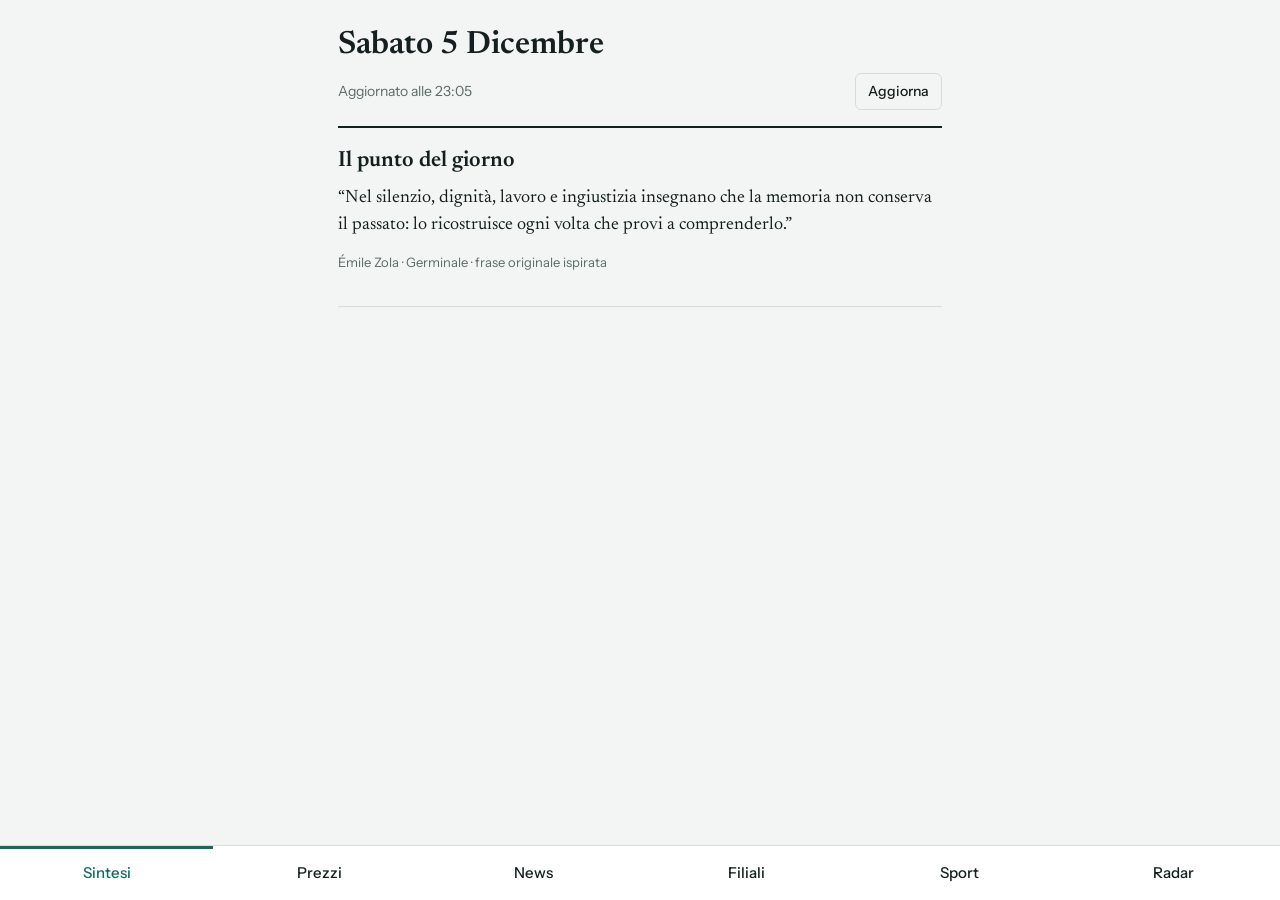
==== index.html @ 26d25130 "Add files via upload" ====
<!doctype html>
<html lang="it">
<head>
  <meta charset="utf-8">
  <meta name="viewport" content="width=device-width, initial-scale=1, viewport-fit=cover">
  <meta name="theme-color" content="#0f6b5c">
  <meta name="description" content="Briefing CFO personale e cockpit per le filiali">
  <title>Cockpit CFO</title>
  <link rel="manifest" href="manifest.webmanifest">
  <link rel="icon" href="favicon.png" type="image/png">
  <link rel="apple-touch-icon" href="icon-192.png">
  <link rel="preconnect" href="https://fonts.googleapis.com">
  <link rel="preconnect" href="https://fonts.gstatic.com" crossorigin>
  <link href="https://fonts.googleapis.com/css2?family=Instrument+Sans:wght@400;500;600&family=Newsreader:opsz,wght@6..72,400;6..72,600&display=swap" rel="stylesheet">
  <link rel="stylesheet" href="styles.css">
</head>
<body>
  <main class="wrap">
    <header>
      <h1 id="day"></h1>
      <div class="sub"><span id="stamp">Carico i dati…</span><button id="refresh" type="button">Aggiorna</button></div>
    </header>

    <div id="tab-sintesi" class="tabpanel">
      <section id="coach">
        <h2>Il punto del giorno</h2>
        <p class="stale" id="stale" hidden></p>
        <p class="sum" id="sumtext">Carico la frase del giorno…</p>
        <p class="mu" id="quote-meta"></p>
      </section>
    </div>

    <div id="tab-prezzi" class="tabpanel" hidden>
      <section>
        <h2>Esposizione cambi</h2>
        <p class="mu">Inserisci il cambio di budget e l’EBITDA YTD. Il cockpit mostra l’effetto della conversione rispetto alla media BCE da inizio anno. I dati restano su questo dispositivo.</p>
        <div id="fxcards"><p class="mu">Carico…</p></div>
        <h2 class="market-heading">Prezzi materie prime</h2>
        <p class="mu">Ultimo valore disponibile. Le fonti e le date sono indicate su ogni scheda.</p>
        <div id="marketcards"><p class="mu">Carico i prezzi…</p></div>
      </section>
    </div>

    <div id="tab-news" class="tabpanel" hidden>
      <div class="row section-head"><h2>Novità</h2><button id="readall" type="button">Segna tutto letto</button></div>
      <div class="chips" id="chips"></div>
      <div id="themes"></div>
    </div>

    <div id="tab-filiali" class="tabpanel" hidden>
      <section class="section-tight"><h2>Prepara la call</h2><div class="chips" id="fchips"></div></section>
      <div id="fbody"></div>
    </div>

    <div id="tab-sport" class="tabpanel" hidden>
      <section><h2>Sport</h2><p class="mu">Gli aggiornamenti sportivi selezionati per il briefing.</p><div id="sports"></div></section>
    </div>

    <div id="tab-radar" class="tabpanel" hidden>
      <section><h2>Da discutere</h2><ul id="saved"></ul></section>
    </div>
  </main>

  <nav class="tabs" role="tablist" aria-label="Sezioni">
    <button id="b-sintesi" type="button" role="tab" aria-selected="true" aria-controls="tab-sintesi">Sintesi</button>
    <button id="b-prezzi" type="button" role="tab" aria-selected="false" aria-controls="tab-prezzi">Prezzi</button>
    <button id="b-news" type="button" role="tab" aria-selected="false" aria-controls="tab-news">News</button>
    <button id="b-filiali" type="button" role="tab" aria-selected="false" aria-controls="tab-filiali">Filiali</button>
    <button id="b-sport" type="button" role="tab" aria-selected="false" aria-controls="tab-sport">Sport</button>
    <button id="b-radar" type="button" role="tab" aria-selected="false" aria-controls="tab-radar">Radar</button>
  </nav>

  <script src="config.js"></script>
  <script src="app.js"></script>
</body>
</html>
---- styles.css ----
:root{--bg:#f3f5f4;--sf:#fff;--ink:#14201f;--mu:#5b6b69;--ln:#d5dcda;--ac:#0f6b5c;--up:#0f6b5c;--dn:#b3261e;--wn:#9a6700;--serif:"Newsreader",Georgia,serif;--sans:"Instrument Sans",system-ui,-apple-system,"Segoe UI",sans-serif}
@media(prefers-color-scheme:dark){:root{--bg:#0e1514;--sf:#162120;--ink:#e6ecea;--mu:#93a5a2;--ln:#2a3a38;--ac:#5cc4ae;--up:#5cc4ae;--dn:#ff8a80;--wn:#e3b341}}
.tabs button{font-size:12px;padding-left:2px;padding-right:2px}
.market-heading{margin-top:28px;padding-top:20px;border-top:1px solid var(--ln)}
*{box-sizing:border-box}body{margin:0;background:var(--bg);color:var(--ink);font:400 16px/1.5 var(--sans);padding:env(safe-area-inset-top,0) 0 calc(76px + env(safe-area-inset-bottom,0))}.wrap{max-width:640px;margin:0 auto;padding:20px 18px}header{padding:8px 0 16px;border-bottom:2px solid var(--ink)}h1{font:600 32px/1.1 var(--serif);margin:0;text-transform:capitalize}.sub{display:flex;justify-content:space-between;align-items:center;gap:12px;margin-top:10px;color:var(--mu);font-size:14px}h2{font:600 22px/1.2 var(--serif);margin:0 0 10px}h3{font:600 14px var(--sans);color:var(--mu);margin:14px 0 6px}section{padding:20px 0;border-bottom:1px solid var(--ln)}.section-tight{border:0;padding-bottom:0}.section-head{padding-top:20px}button,input,textarea{font:inherit}button{font-size:14px;font-weight:500;color:var(--ink);background:transparent;border:1px solid var(--ln);border-radius:6px;padding:7px 12px;cursor:pointer}button:hover{border-color:var(--ac)}:focus-visible{outline:3px solid var(--ac);outline-offset:2px}.row{display:flex;justify-content:space-between;align-items:center;gap:10px}.chips{display:flex;gap:8px;overflow-x:auto;padding:2px 0 10px}.chips button{white-space:nowrap}.chips button[aria-pressed=true]{background:var(--ink);color:var(--bg);border-color:var(--ink)}.card{background:var(--sf);border:1px solid var(--ln);border-radius:8px;padding:12px 14px;margin:0 0 10px}.top{display:flex;justify-content:space-between;align-items:baseline;gap:8px}.val{font:600 22px var(--serif);font-variant-numeric:tabular-nums}.f{display:flex;gap:10px;margin:10px 0 6px}.f label{flex:1;font-size:12px;color:var(--mu);display:block}input,textarea{width:100%;background:var(--bg);color:var(--ink);border:1px solid var(--ln);border-radius:6px;padding:8px;font-size:16px;margin-top:3px}textarea{min-height:110px}.res{font-size:14px;margin:4px 0 0}.two{display:flex;gap:16px;margin:8px 0 2px}.two div{flex:1}.two .mu,.two .val{display:block}.up{color:var(--up)}.dn{color:var(--dn)}.mu{color:var(--mu);font-size:13px}.stale{color:var(--wn);font-size:13px;margin:0 0 8px}.sum{font:400 18px/1.55 var(--serif);margin:0}ul{list-style:none;margin:0;padding:0}li.it{display:flex;gap:8px;align-items:flex-start;padding:10px 0;border-top:1px solid var(--ln)}li.it:first-child{border-top:0}li.it a{flex:1;color:var(--ink);text-decoration:none}li.it a:hover .t{text-decoration:underline}.t{display:block}.m{display:block;color:var(--mu);font-size:13px;margin-top:2px}li.new .t{font-weight:600}li.new::before{content:"";flex:none;width:8px;height:8px;border-radius:50%;background:var(--ac);margin-top:9px}.st{border:0;padding:4px 6px;font-size:18px;line-height:1}.err{color:var(--dn);font-size:14px}.q li{padding:7px 0;border-top:1px solid var(--ln)}.q li:first-child{border-top:0}.tabs{position:fixed;left:0;right:0;bottom:0;display:flex;background:var(--sf);border-top:1px solid var(--ln);padding-bottom:env(safe-area-inset-bottom,0)}.tabs button{flex:1;border:0;border-radius:0;padding:16px 4px;font-size:15px}.tabs button[aria-selected=true]{color:var(--ac);box-shadow:inset 0 3px 0 var(--ac)}
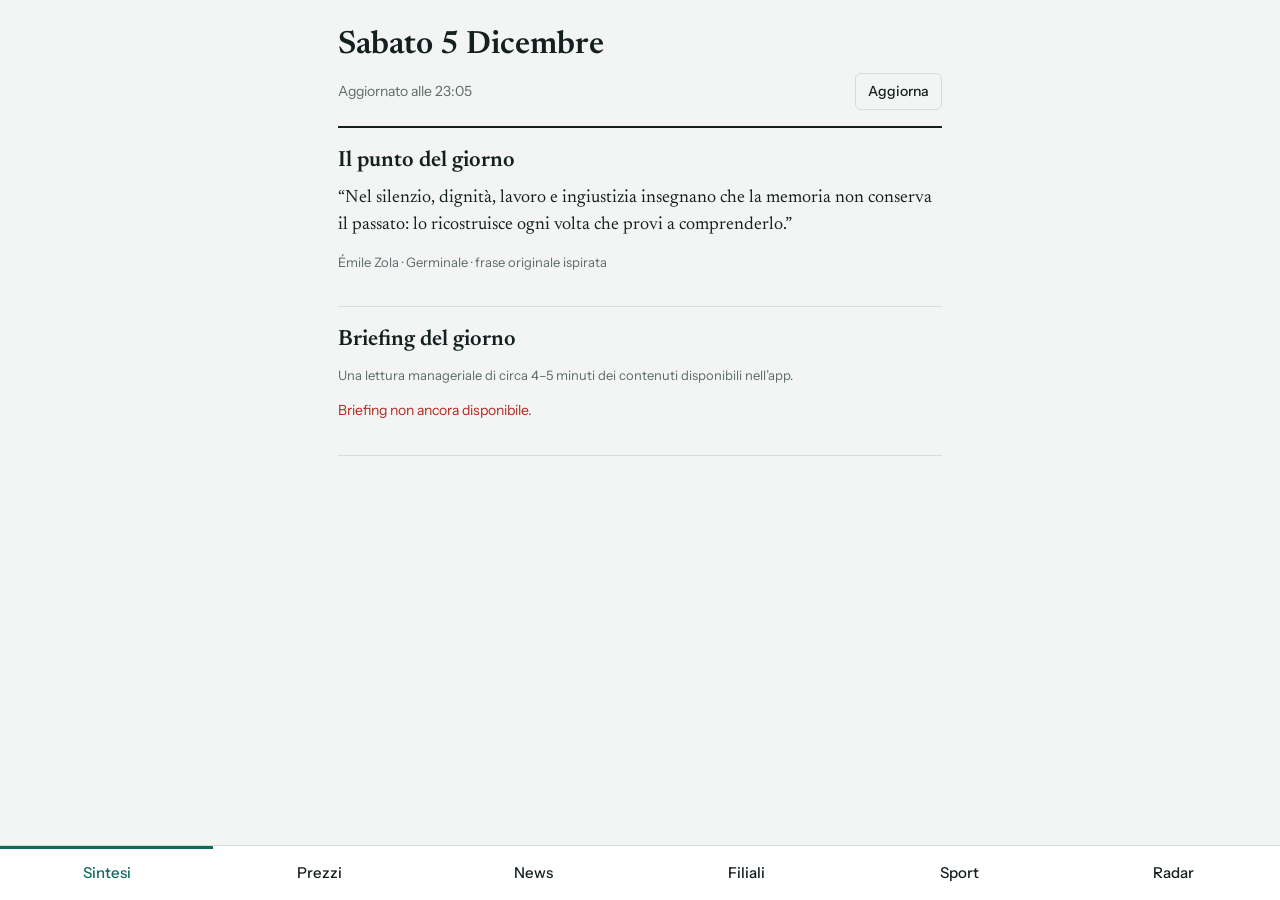
==== commit 1ba678d1: "Add files via upload" ====
--- a/index.html
+++ b/index.html
@@ -27,6 +27,11 @@
         <p class="stale" id="stale" hidden></p>
         <p class="sum" id="sumtext">Carico la frase del giorno…</p>
         <p class="mu" id="quote-meta"></p>
+      </section>
+      <section id="summary-section">
+        <h2>Briefing del giorno</h2>
+        <p class="mu">Una lettura manageriale di circa 4–5 minuti dei contenuti disponibili nell’app.</p>
+        <div id="daily-summary"><p class="mu">Carico la sintesi…</p></div>
       </section>
     </div>
 
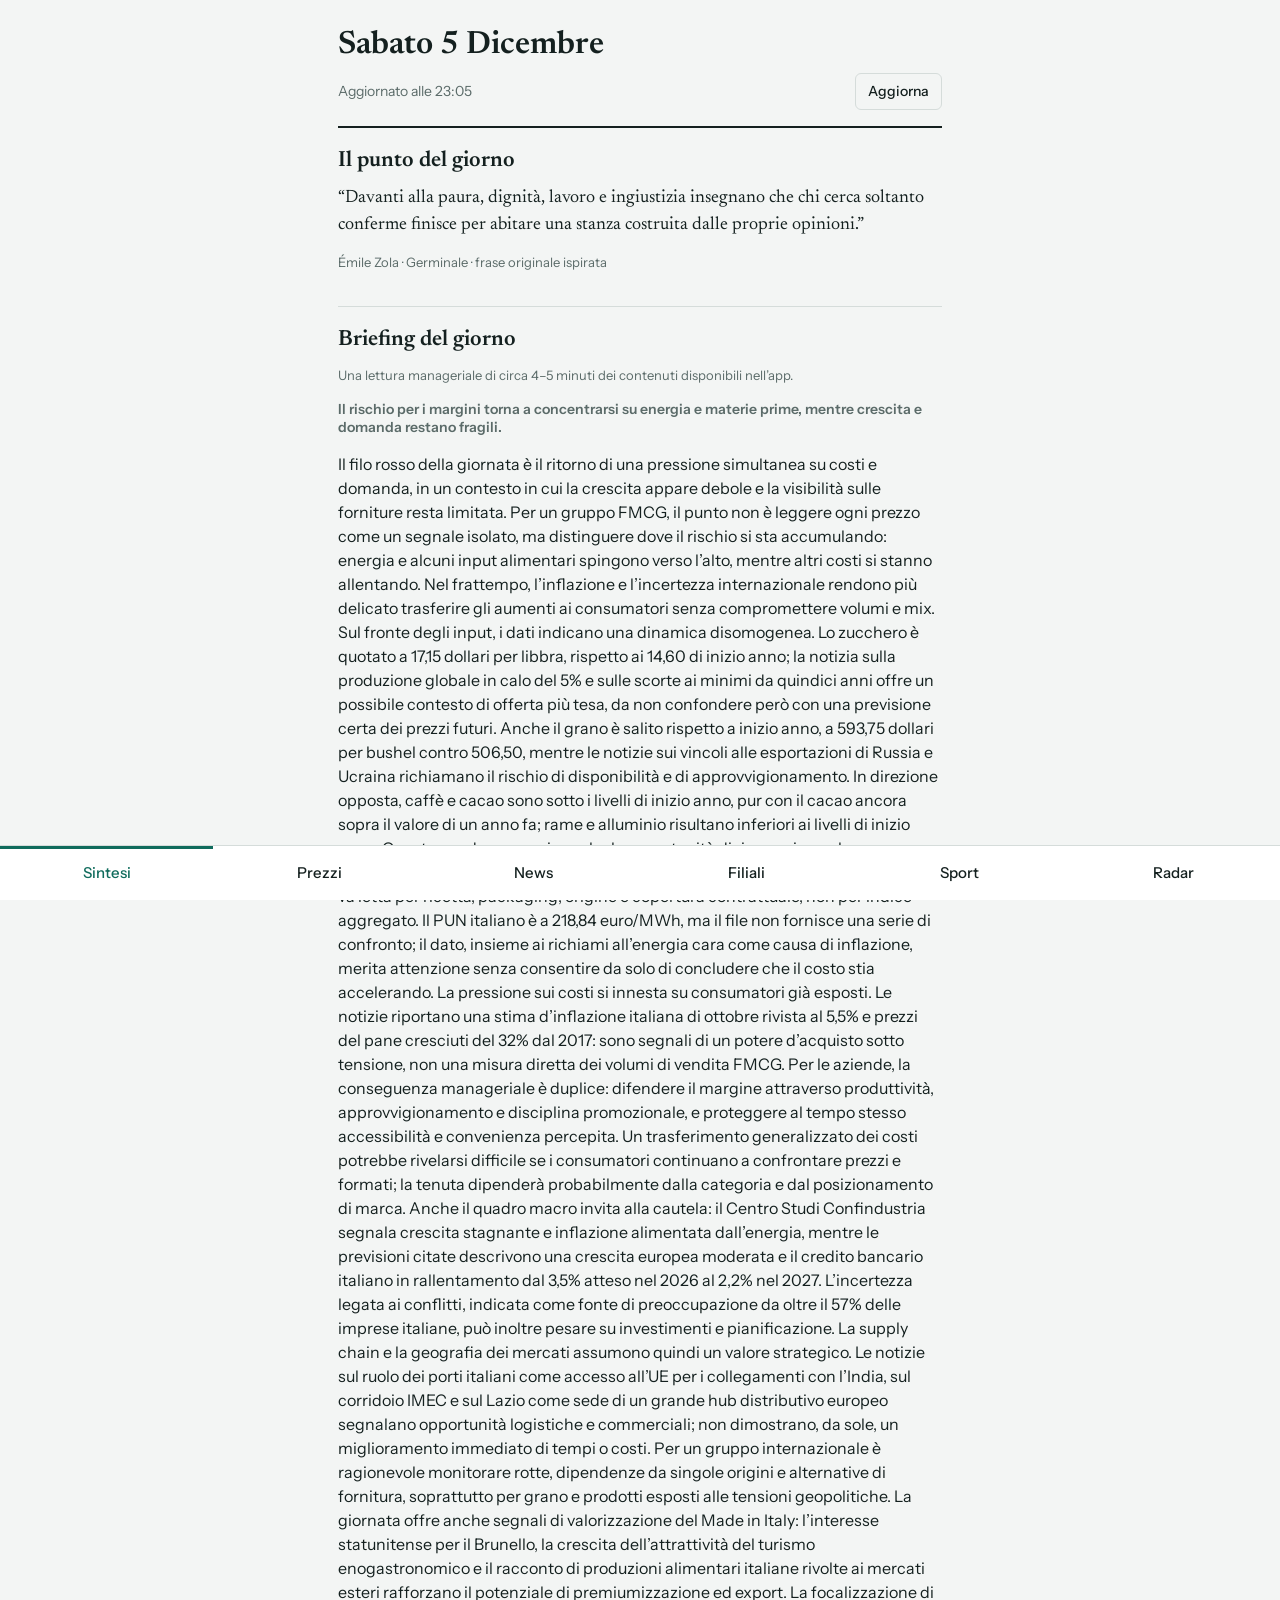
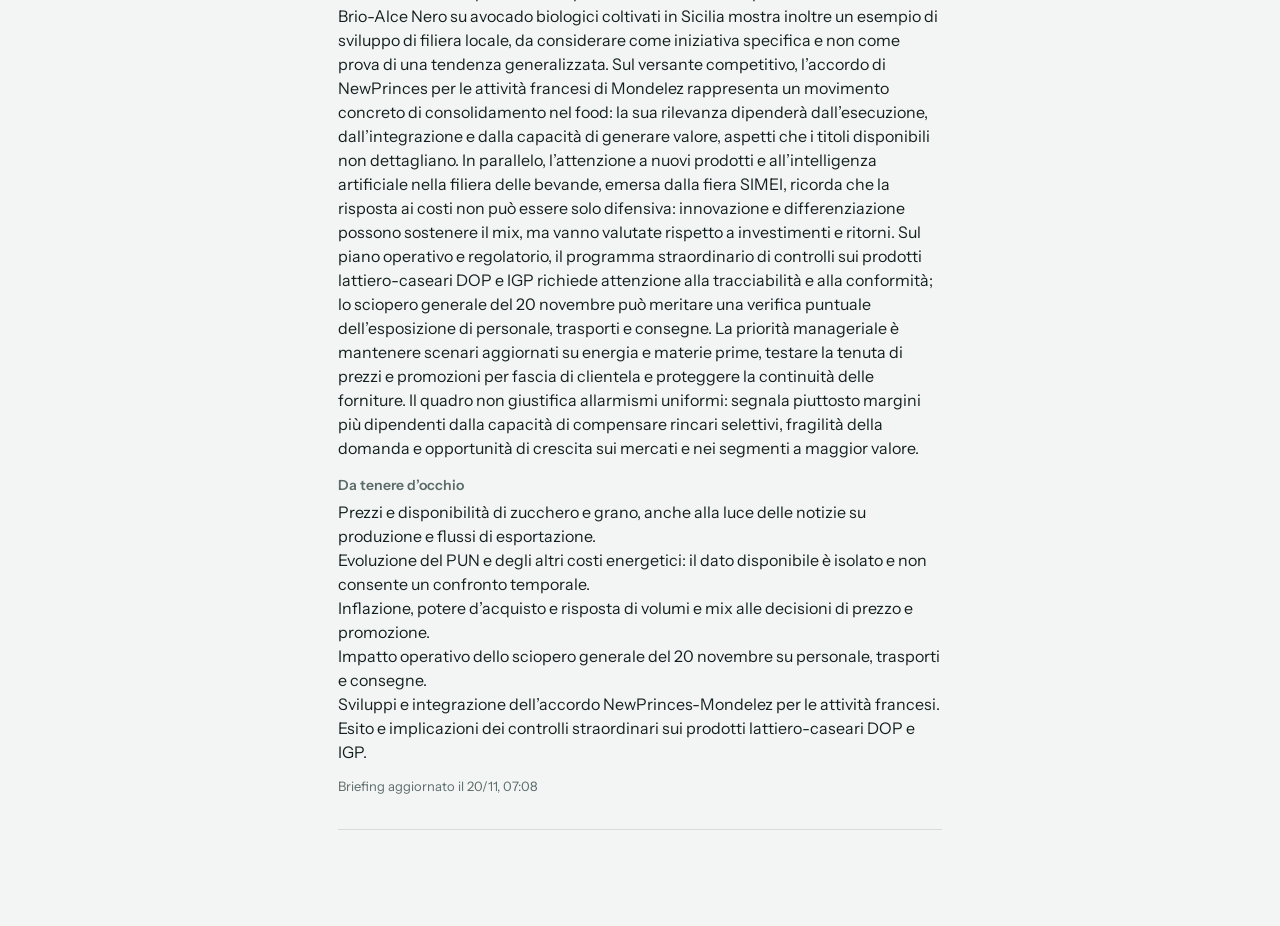
==== commit 01c8977d: "Add files via upload" ====
--- a/index.html
+++ b/index.html
@@ -53,7 +53,7 @@
     </div>
 
     <div id="tab-filiali" class="tabpanel" hidden>
-      <section class="section-tight"><h2>Prepara la call</h2><div class="chips" id="fchips"></div></section>
+      <section class="section-tight"><h2>Filiali</h2><div class="chips" id="fchips"></div></section>
       <div id="fbody"></div>
     </div>
 
--- a/styles.css
+++ b/styles.css
@@ -3,3 +3,4 @@
 .tabs button{font-size:12px;padding-left:2px;padding-right:2px}
 .market-heading{margin-top:28px;padding-top:20px;border-top:1px solid var(--ln)}
 *{box-sizing:border-box}body{margin:0;background:var(--bg);color:var(--ink);font:400 16px/1.5 var(--sans);padding:env(safe-area-inset-top,0) 0 calc(76px + env(safe-area-inset-bottom,0))}.wrap{max-width:640px;margin:0 auto;padding:20px 18px}header{padding:8px 0 16px;border-bottom:2px solid var(--ink)}h1{font:600 32px/1.1 var(--serif);margin:0;text-transform:capitalize}.sub{display:flex;justify-content:space-between;align-items:center;gap:12px;margin-top:10px;color:var(--mu);font-size:14px}h2{font:600 22px/1.2 var(--serif);margin:0 0 10px}h3{font:600 14px var(--sans);color:var(--mu);margin:14px 0 6px}section{padding:20px 0;border-bottom:1px solid var(--ln)}.section-tight{border:0;padding-bottom:0}.section-head{padding-top:20px}button,input,textarea{font:inherit}button{font-size:14px;font-weight:500;color:var(--ink);background:transparent;border:1px solid var(--ln);border-radius:6px;padding:7px 12px;cursor:pointer}button:hover{border-color:var(--ac)}:focus-visible{outline:3px solid var(--ac);outline-offset:2px}.row{display:flex;justify-content:space-between;align-items:center;gap:10px}.chips{display:flex;gap:8px;overflow-x:auto;padding:2px 0 10px}.chips button{white-space:nowrap}.chips button[aria-pressed=true]{background:var(--ink);color:var(--bg);border-color:var(--ink)}.card{background:var(--sf);border:1px solid var(--ln);border-radius:8px;padding:12px 14px;margin:0 0 10px}.top{display:flex;justify-content:space-between;align-items:baseline;gap:8px}.val{font:600 22px var(--serif);font-variant-numeric:tabular-nums}.f{display:flex;gap:10px;margin:10px 0 6px}.f label{flex:1;font-size:12px;color:var(--mu);display:block}input,textarea{width:100%;background:var(--bg);color:var(--ink);border:1px solid var(--ln);border-radius:6px;padding:8px;font-size:16px;margin-top:3px}textarea{min-height:110px}.res{font-size:14px;margin:4px 0 0}.two{display:flex;gap:16px;margin:8px 0 2px}.two div{flex:1}.two .mu,.two .val{display:block}.up{color:var(--up)}.dn{color:var(--dn)}.mu{color:var(--mu);font-size:13px}.stale{color:var(--wn);font-size:13px;margin:0 0 8px}.sum{font:400 18px/1.55 var(--serif);margin:0}ul{list-style:none;margin:0;padding:0}li.it{display:flex;gap:8px;align-items:flex-start;padding:10px 0;border-top:1px solid var(--ln)}li.it:first-child{border-top:0}li.it a{flex:1;color:var(--ink);text-decoration:none}li.it a:hover .t{text-decoration:underline}.t{display:block}.m{display:block;color:var(--mu);font-size:13px;margin-top:2px}li.new .t{font-weight:600}li.new::before{content:"";flex:none;width:8px;height:8px;border-radius:50%;background:var(--ac);margin-top:9px}.st{border:0;padding:4px 6px;font-size:18px;line-height:1}.err{color:var(--dn);font-size:14px}.q li{padding:7px 0;border-top:1px solid var(--ln)}.q li:first-child{border-top:0}.tabs{position:fixed;left:0;right:0;bottom:0;display:flex;background:var(--sf);border-top:1px solid var(--ln);padding-bottom:env(safe-area-inset-bottom,0)}.tabs button{flex:1;border:0;border-radius:0;padding:16px 4px;font-size:15px}.tabs button[aria-selected=true]{color:var(--ac);box-shadow:inset 0 3px 0 var(--ac)}
+.market-changes{display:flex;justify-content:space-between;gap:8px;margin-top:7px;color:var(--mu);font-size:11px;line-height:1.2;white-space:nowrap;font-variant-numeric:tabular-nums}
